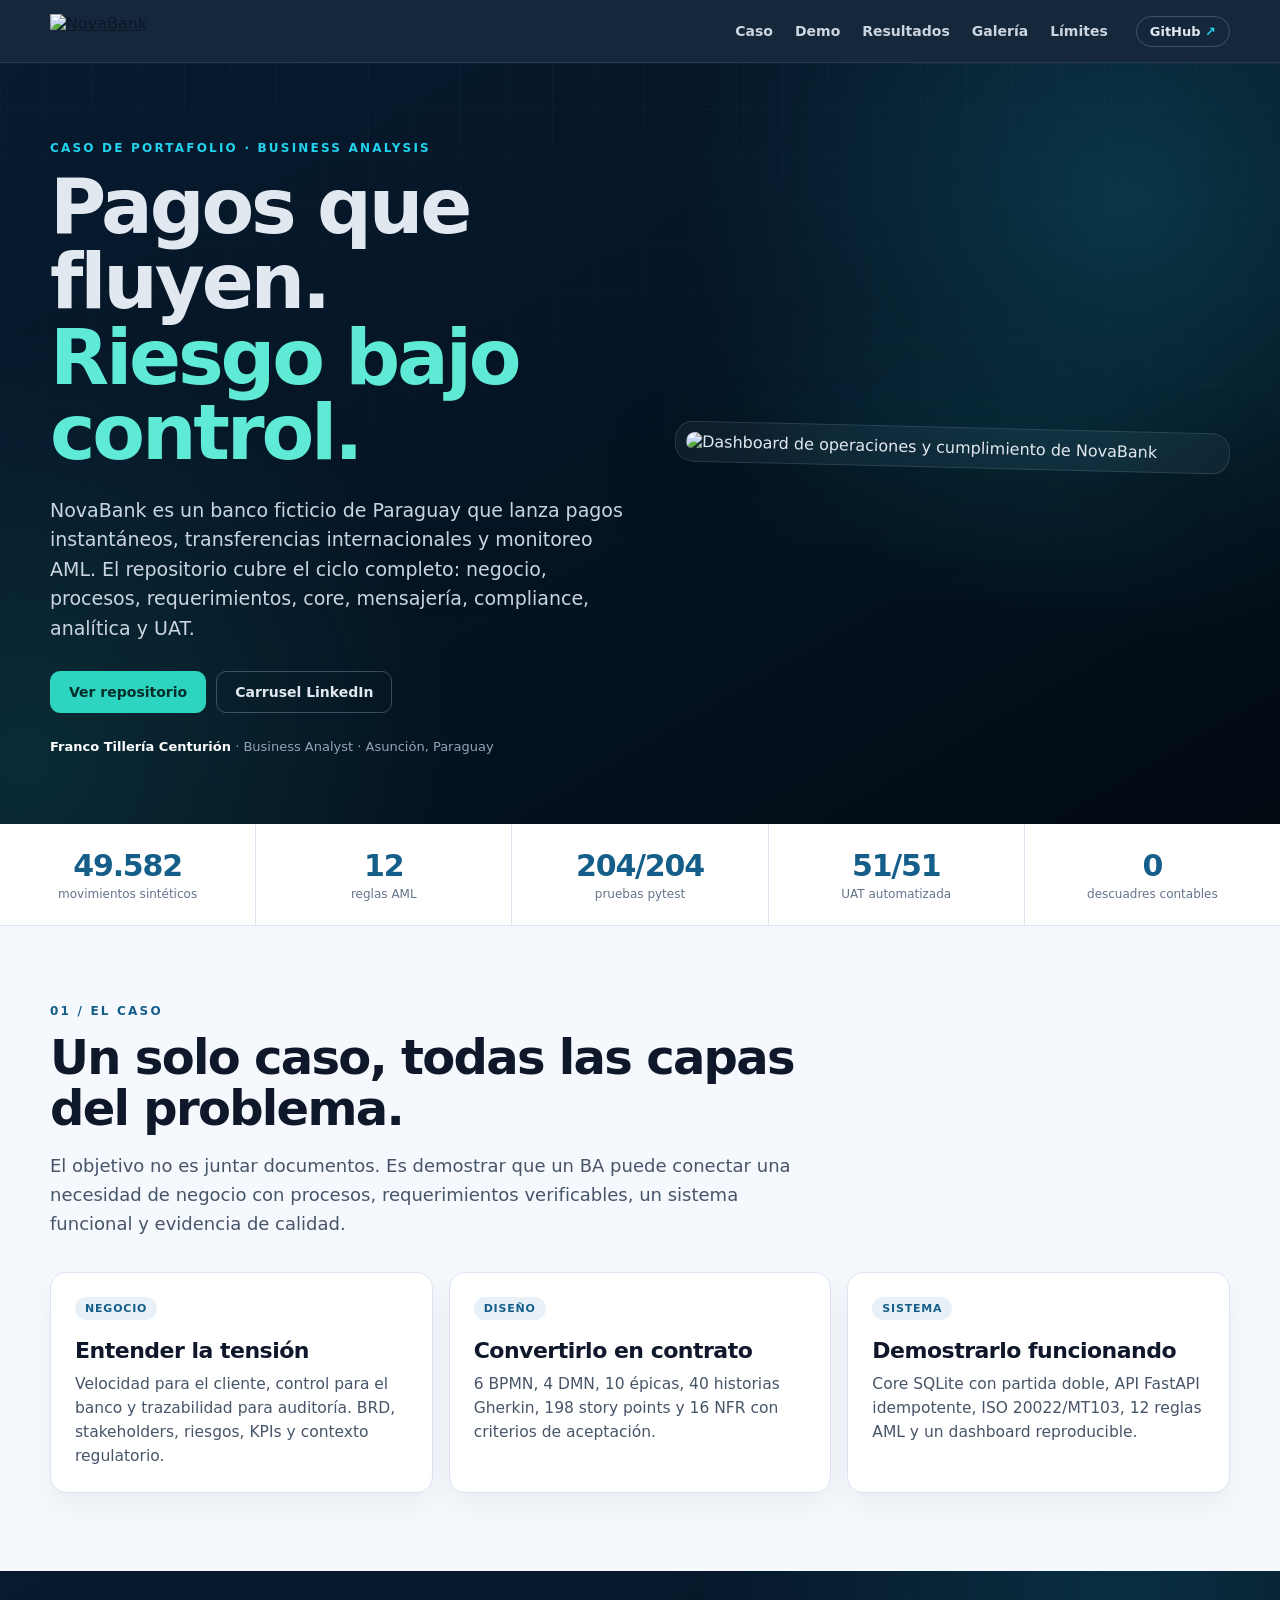
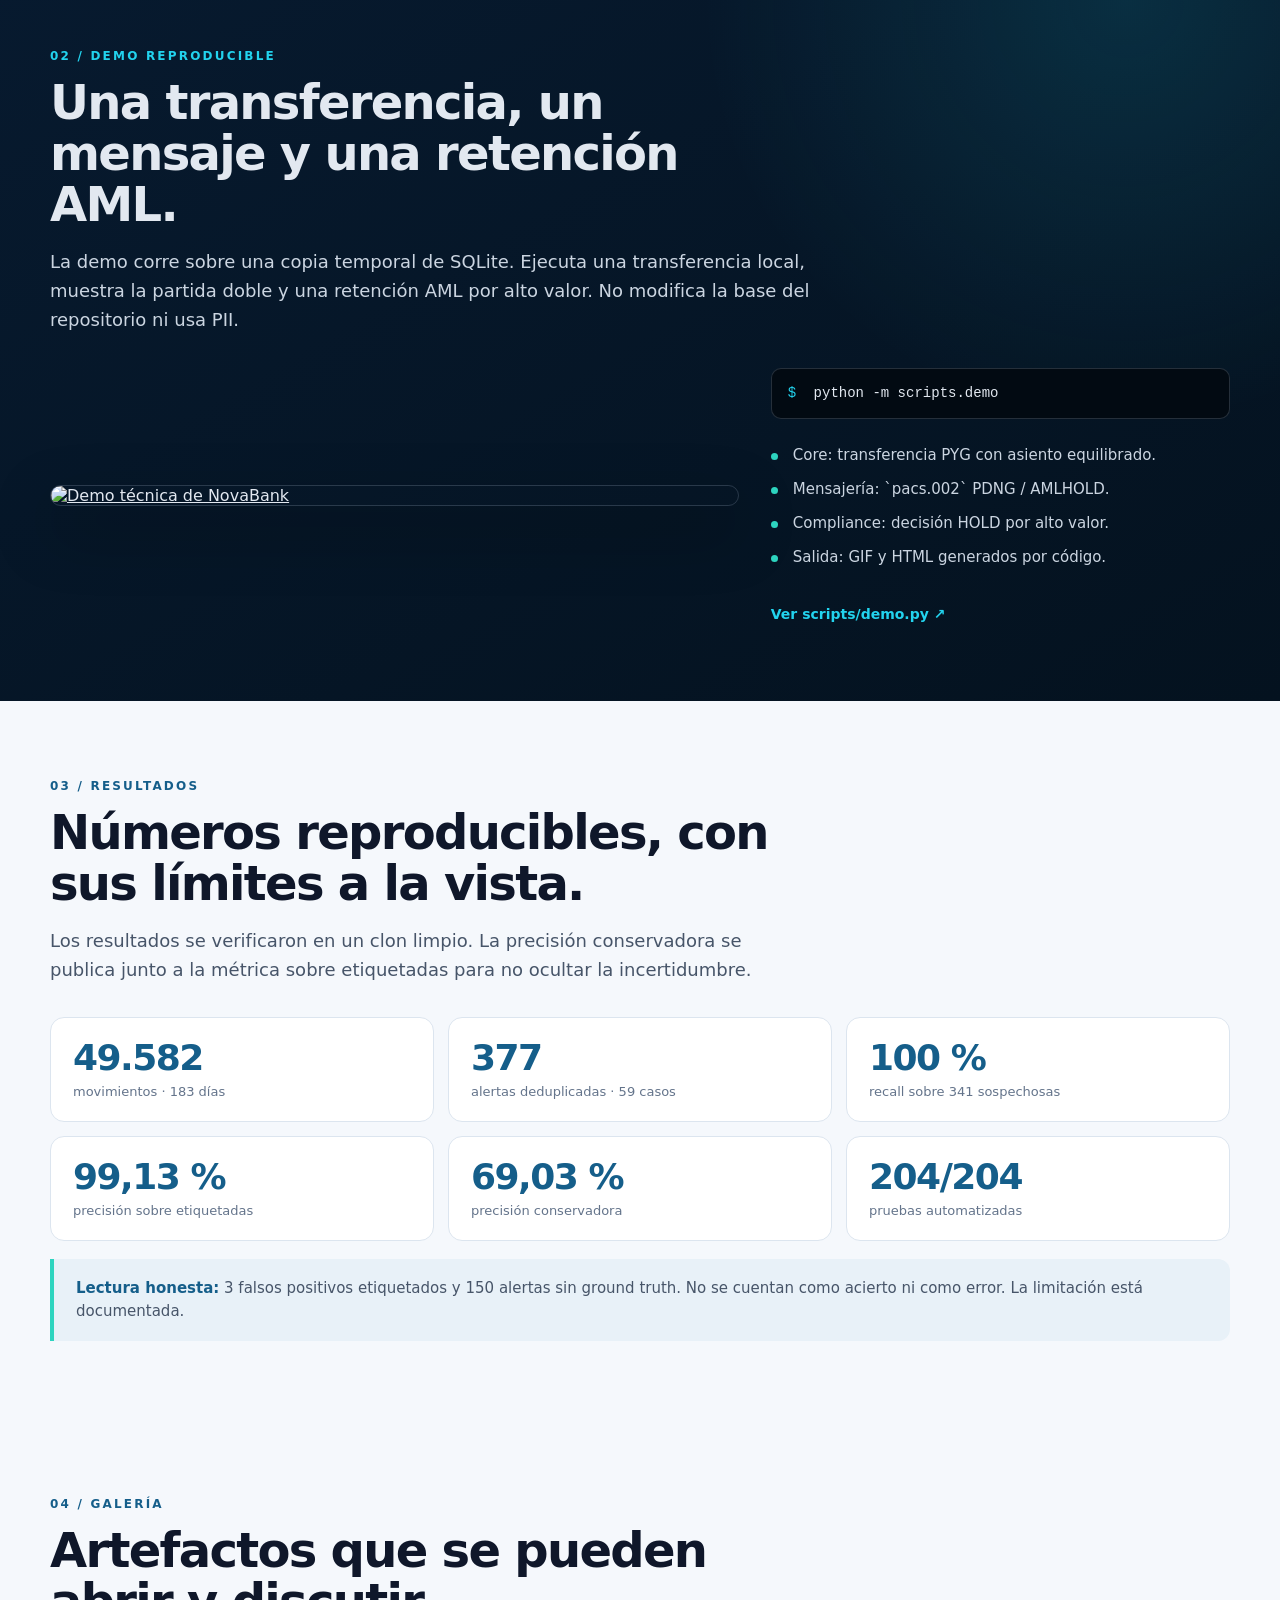
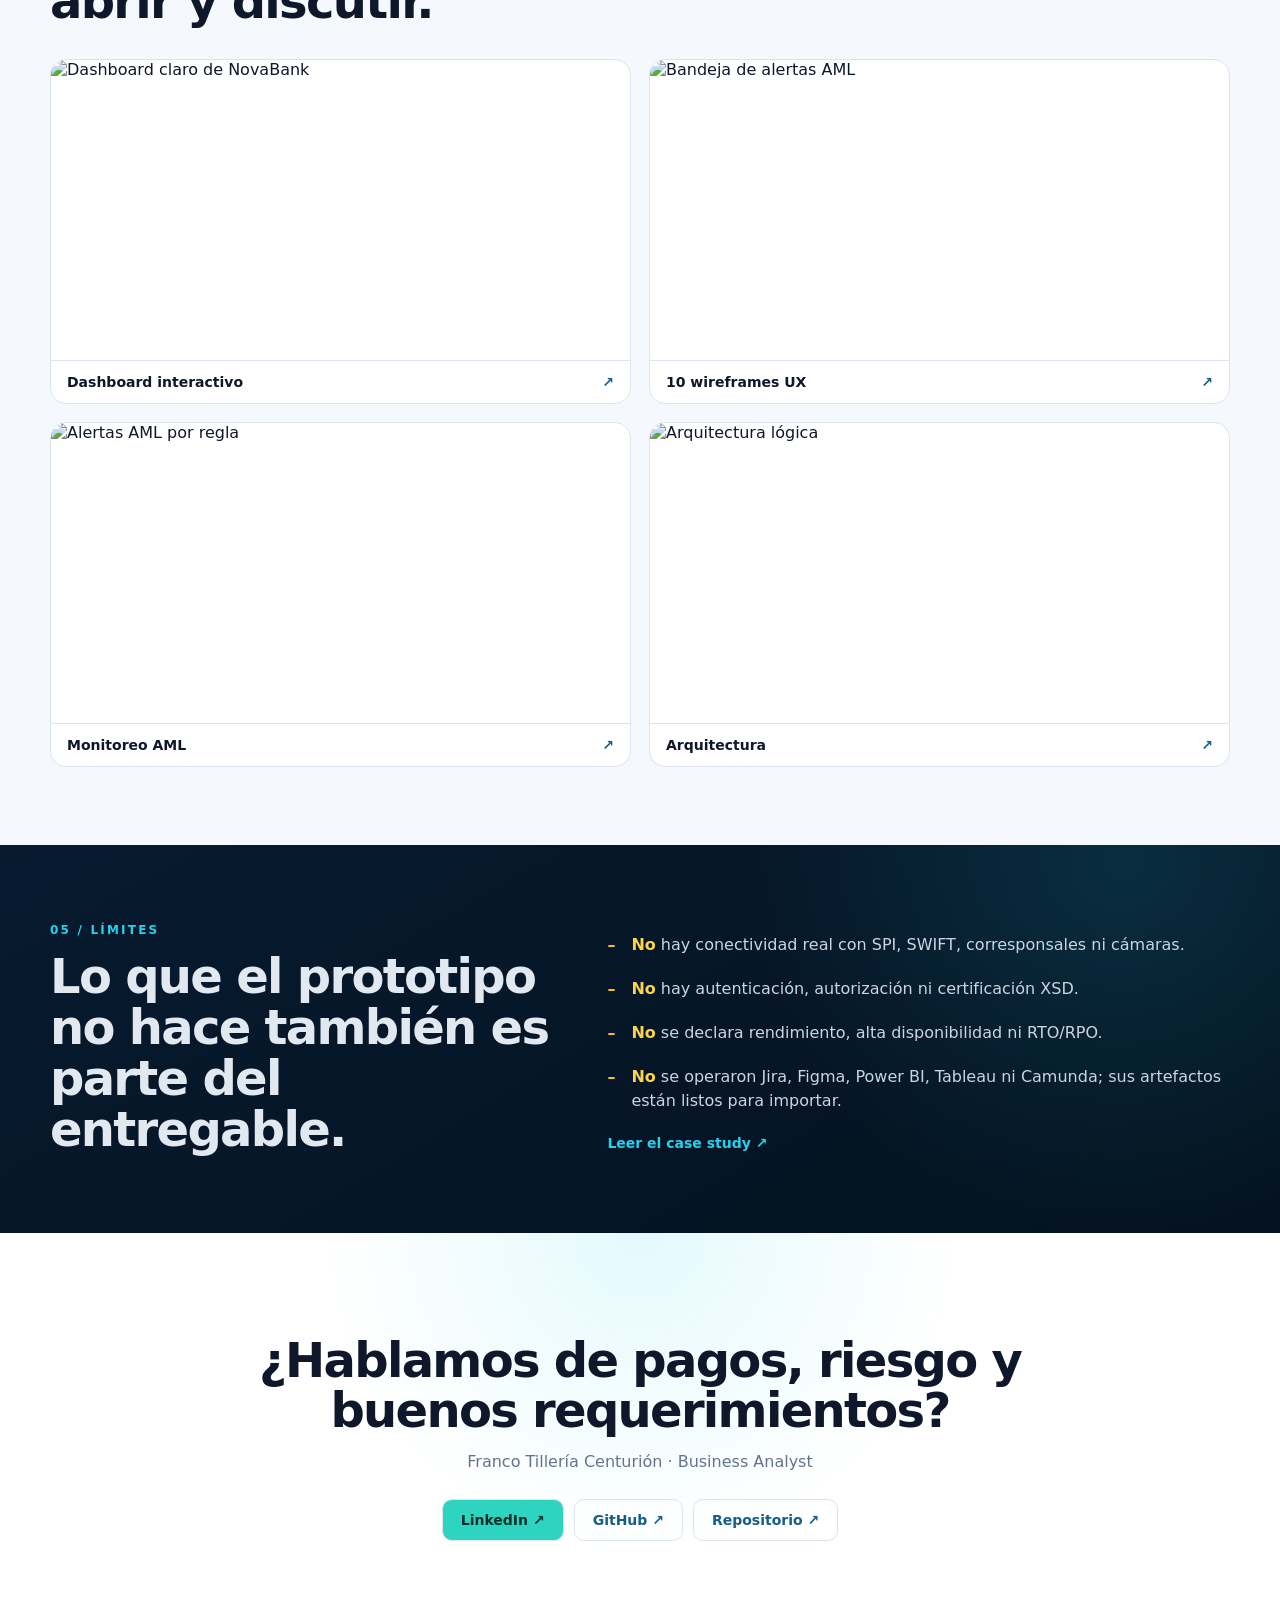
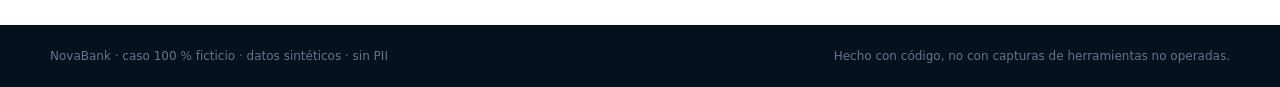
==== docs/site/index.html @ e3e530c1 "feat: Fase 9 – portafolio visual reproducible (brand, charts, diagrams, covers, dashboard, UX, demo," ====
<!doctype html>
<html lang="es">
<head>
  <meta charset="utf-8">
  <meta name="viewport" content="width=device-width, initial-scale=1">
  <title>NovaBank · Pagos y AML · Caso de portafolio</title>
  <meta name="description" content="Caso de portafolio end-to-end de pagos instantáneos, cross-border y AML. Business Analysis, ISO 20022, SQL, FastAPI y UAT sobre datos ficticios.">
  <meta property="og:title" content="NovaBank · Pagos y AML">
  <meta property="og:description" content="Caso de portafolio end-to-end de pagos instantáneos, cross-border y AML. Datos ficticios y resultados reproducibles.">
  <meta property="og:type" content="website">
  <meta property="og:image" content="https://vaxilium.github.io/nova-payments-aml/assets/img/social-preview.png">
  <link rel="icon" href="assets/brand/favicon.svg" type="image/svg+xml">
  <link rel="stylesheet" href="styles.css">
</head>
<body>
  <header class="topbar">
    <a class="brand" href="./"><img src="assets/brand/logo-horizontal-dark.svg" alt="NovaBank"></a>
    <nav aria-label="Navegación principal">
      <a href="#caso">Caso</a>
      <a href="#demo">Demo</a>
      <a href="#resultados">Resultados</a>
      <a href="#galeria">Galería</a>
      <a href="#limites">Límites</a>
    </nav>
    <a class="gh" href="https://github.com/Vaxilium/nova-payments-aml">GitHub <span>↗</span></a>
  </header>

  <main>
    <section class="hero">
      <div class="hero-copy">
        <p class="kicker">Caso de portafolio · Business Analysis</p>
        <h1>Pagos que fluyen.<br><span>Riesgo bajo control.</span></h1>
        <p class="lead">NovaBank es un banco ficticio de Paraguay que lanza pagos instantáneos,
        transferencias internacionales y monitoreo AML. El repositorio cubre el ciclo completo:
        negocio, procesos, requerimientos, core, mensajería, compliance, analítica y UAT.</p>
        <div class="cta">
          <a class="button primary" href="https://github.com/Vaxilium/nova-payments-aml">Ver repositorio</a>
          <a class="button" href="assets/linkedin/carousel-novabank.pdf">Carrusel LinkedIn</a>
        </div>
        <p class="author"><b>Franco Tillería Centurión</b> · Business Analyst · Asunción, Paraguay</p>
      </div>
      <div class="hero-card">
        <img src="assets/img/dashboard-dark.png" alt="Dashboard de operaciones y cumplimiento de NovaBank">
        <div class="hero-glow"></div>
      </div>
    </section>

    <section class="strip" aria-label="Indicadores principales">
      <div><b>49.582</b><span>movimientos sintéticos</span></div>
      <div><b>12</b><span>reglas AML</span></div>
      <div><b>204/204</b><span>pruebas pytest</span></div>
      <div><b>51/51</b><span>UAT automatizada</span></div>
      <div><b>0</b><span>descuadres contables</span></div>
    </section>

    <section id="caso" class="section">
      <div class="section-head">
        <p class="kicker">01 / El caso</p>
        <h2>Un solo caso, todas las capas del problema.</h2>
        <p>El objetivo no es juntar documentos. Es demostrar que un BA puede conectar una
        necesidad de negocio con procesos, requerimientos verificables, un sistema funcional
        y evidencia de calidad.</p>
      </div>
      <div class="cards three">
        <article>
          <span class="tag">Negocio</span>
          <h3>Entender la tensión</h3>
          <p>Velocidad para el cliente, control para el banco y trazabilidad para auditoría.
          BRD, stakeholders, riesgos, KPIs y contexto regulatorio.</p>
        </article>
        <article>
          <span class="tag">Diseño</span>
          <h3>Convertirlo en contrato</h3>
          <p>6 BPMN, 4 DMN, 10 épicas, 40 historias Gherkin, 198 story points y 16 NFR
          con criterios de aceptación.</p>
        </article>
        <article>
          <span class="tag">Sistema</span>
          <h3>Demostrarlo funcionando</h3>
          <p>Core SQLite con partida doble, API FastAPI idempotente, ISO 20022/MT103,
          12 reglas AML y un dashboard reproducible.</p>
        </article>
      </div>
    </section>

    <section id="demo" class="section dark-section">
      <div class="section-head">
        <p class="kicker">02 / Demo reproducible</p>
        <h2>Una transferencia, un mensaje y una retención AML.</h2>
        <p>La demo corre sobre una copia temporal de SQLite. Ejecuta una transferencia local,
        muestra la partida doble y una retención AML por alto valor. No modifica la base del
        repositorio ni usa PII.</p>
      </div>
      <div class="demo-grid">
        <a class="demo-frame" href="assets/img/demo.gif">
          <img src="assets/img/demo-poster.png" alt="Demo técnica de NovaBank">
        </a>
        <div class="demo-copy">
          <div class="code">
            <span>$</span> python -m scripts.demo
          </div>
          <ul class="checklist">
            <li>Core: transferencia PYG con asiento equilibrado.</li>
            <li>Mensajería: `pacs.002` PDNG / AMLHOLD.</li>
            <li>Compliance: decisión HOLD por alto valor.</li>
            <li>Salida: GIF y HTML generados por código.</li>
          </ul>
          <a class="text-link" href="https://github.com/Vaxilium/nova-payments-aml/blob/main/scripts/demo.py">Ver scripts/demo.py ↗</a>
        </div>
      </div>
    </section>

    <section id="resultados" class="section">
      <div class="section-head">
        <p class="kicker">03 / Resultados</p>
        <h2>Números reproducibles, con sus límites a la vista.</h2>
        <p>Los resultados se verificaron en un clon limpio. La precisión conservadora se
        publica junto a la métrica sobre etiquetadas para no ocultar la incertidumbre.</p>
      </div>
      <div class="metrics">
        <article><b>49.582</b><span>movimientos · 183 días</span></article>
        <article><b>377</b><span>alertas deduplicadas · 59 casos</span></article>
        <article><b>100 %</b><span>recall sobre 341 sospechosas</span></article>
        <article><b>99,13 %</b><span>precisión sobre etiquetadas</span></article>
        <article><b>69,03 %</b><span>precisión conservadora</span></article>
        <article><b>204/204</b><span>pruebas automatizadas</span></article>
      </div>
      <div class="callout">
        <b>Lectura honesta:</b> 3 falsos positivos etiquetados y 150 alertas sin ground truth.
        No se cuentan como acierto ni como error. La limitación está documentada.
      </div>
    </section>

    <section id="galeria" class="section">
      <div class="section-head">
        <p class="kicker">04 / Galería</p>
        <h2>Artefactos que se pueden abrir y discutir.</h2>
      </div>
      <div class="gallery">
        <a href="assets/dashboard/index.html">
          <img src="assets/img/dashboard-light.png" alt="Dashboard claro de NovaBank">
          <span>Dashboard interactivo <b>↗</b></span>
        </a>
        <a href="assets/ux/index.html">
          <img src="assets/img/ux/ux-aml-inbox.png" alt="Bandeja de alertas AML">
          <span>10 wireframes UX <b>↗</b></span>
        </a>
        <a href="assets/img/chart-alerts-by-rule.png">
          <img src="assets/img/chart-alerts-by-rule.png" alt="Alertas AML por regla">
          <span>Monitoreo AML <b>↗</b></span>
        </a>
        <a href="assets/img/architecture.png">
          <img src="assets/img/architecture.png" alt="Arquitectura lógica">
          <span>Arquitectura <b>↗</b></span>
        </a>
      </div>
    </section>

    <section id="limites" class="section dark-section">
      <div class="split">
        <div>
          <p class="kicker">05 / Límites</p>
          <h2>Lo que el prototipo no hace también es parte del entregable.</h2>
        </div>
        <div>
          <ul class="limits">
            <li><b>No</b> hay conectividad real con SPI, SWIFT, corresponsales ni cámaras.</li>
            <li><b>No</b> hay autenticación, autorización ni certificación XSD.</li>
            <li><b>No</b> se declara rendimiento, alta disponibilidad ni RTO/RPO.</li>
            <li><b>No</b> se operaron Jira, Figma, Power BI, Tableau ni Camunda; sus artefactos están listos para importar.</li>
          </ul>
          <a class="text-link" href="https://github.com/Vaxilium/nova-payments-aml/blob/main/docs/case-study.md">Leer el case study ↗</a>
        </div>
      </div>
    </section>

    <section class="contact">
      <img src="assets/brand/isotipo-dark.svg" alt="">
      <h2>¿Hablamos de pagos, riesgo y buenos requerimientos?</h2>
      <p>Franco Tillería Centurión · Business Analyst</p>
      <div class="cta">
        <a class="button primary" href="https://www.linkedin.com/in/franco-tilleria-centurion/">LinkedIn ↗</a>
        <a class="button" href="https://github.com/Vaxilium">GitHub ↗</a>
        <a class="button" href="https://github.com/Vaxilium/nova-payments-aml">Repositorio ↗</a>
      </div>
    </section>
  </main>

  <footer>
    <span>NovaBank · caso 100 % ficticio · datos sintéticos · sin PII</span>
    <span>Hecho con código, no con capturas de herramientas no operadas.</span>
  </footer>
</body>
</html>
---- docs/site/styles.css ----
:root {
  --navy-950: #04121f;
  --navy-900: #071a2f;
  --navy-800: #0a2540;
  --navy-700: #103b5c;
  --navy-600: #155e8a;
  --cyan: #22d3ee;
  --mint: #2dd4bf;
  --mint-soft: #5eead4;
  --ink: #0f172a;
  --slate: #475569;
  --muted: #64748b;
  --line: #dce5ef;
  --paper: #f5f8fc;
  --white: #ffffff;
  --max: 1180px;
}

* { box-sizing: border-box; }
html { scroll-behavior: smooth; }
body {
  margin: 0;
  color: var(--ink);
  background: var(--paper);
  font-family: "Segoe UI", Inter, system-ui, -apple-system, Arial, sans-serif;
  -webkit-font-smoothing: antialiased;
}
a { color: inherit; }
img { max-width: 100%; display: block; }

.topbar {
  position: sticky;
  top: 0;
  z-index: 20;
  display: flex;
  align-items: center;
  gap: 28px;
  padding: 14px max(22px, calc((100vw - var(--max)) / 2));
  background: rgba(7, 26, 47, 0.94);
  border-bottom: 1px solid rgba(148, 163, 184, 0.16);
  backdrop-filter: blur(14px);
}
.brand img { height: 34px; }
nav { display: flex; gap: 22px; margin-left: auto; }
nav a {
  color: #cbd5e1;
  text-decoration: none;
  font-size: 14px;
  font-weight: 600;
}
nav a:hover { color: var(--mint-soft); }
.gh {
  color: #e2e8f0;
  text-decoration: none;
  font-size: 13px;
  font-weight: 800;
  border: 1px solid rgba(148, 163, 184, 0.35);
  border-radius: 999px;
  padding: 7px 13px;
}
.gh span { color: var(--cyan); }

.hero {
  position: relative;
  overflow: hidden;
  display: grid;
  grid-template-columns: 1.02fr 0.98fr;
  gap: 48px;
  align-items: center;
  padding: 78px max(22px, calc((100vw - var(--max)) / 2)) 70px;
  color: #e2e8f0;
  background:
    radial-gradient(circle at 88% 18%, rgba(34, 211, 238, 0.18), transparent 34%),
    radial-gradient(circle at 2% 92%, rgba(45, 212, 191, 0.12), transparent 30%),
    linear-gradient(150deg, #071a2f, #04121f 66%, #020a12);
}
.hero::before {
  content: "";
  position: absolute;
  inset: 0;
  pointer-events: none;
  background-image:
    linear-gradient(rgba(148, 163, 184, 0.055) 1px, transparent 1px),
    linear-gradient(90deg, rgba(148, 163, 184, 0.055) 1px, transparent 1px);
  background-size: 46px 46px;
  mask-image: linear-gradient(180deg, rgba(0, 0, 0, 0.7), transparent 78%);
}
.hero-copy, .hero-card { position: relative; z-index: 1; }
.kicker {
  margin: 0 0 14px;
  color: var(--navy-600);
  font-size: 12px;
  font-weight: 800;
  letter-spacing: 2.2px;
  text-transform: uppercase;
}
.hero .kicker, .dark-section .kicker { color: var(--cyan); }
h1 {
  margin: 0;
  font-size: clamp(48px, 6vw, 78px);
  line-height: 0.98;
  letter-spacing: -3.2px;
}
h1 span { color: var(--mint-soft); }
.lead {
  margin: 26px 0 0;
  max-width: 610px;
  color: #cbd5e1;
  font-size: 19px;
  line-height: 1.55;
}
.cta { display: flex; flex-wrap: wrap; gap: 10px; margin-top: 28px; }
.button {
  display: inline-flex;
  align-items: center;
  justify-content: center;
  border-radius: 10px;
  padding: 12px 18px;
  border: 1px solid rgba(148, 163, 184, 0.38);
  color: #e2e8f0;
  text-decoration: none;
  font-size: 14px;
  font-weight: 800;
}
.button.primary {
  background: var(--mint);
  border-color: var(--mint);
  color: #052e2b;
}
.button:hover { transform: translateY(-1px); }
.author {
  margin: 26px 0 0;
  color: #94a3b8;
  font-size: 13px;
}
.author b { color: #fff; }

.hero-card {
  border-radius: 18px;
  padding: 10px;
  border: 1px solid rgba(148, 163, 184, 0.2);
  background: rgba(255, 255, 255, 0.04);
  box-shadow: 0 30px 70px rgba(0, 0, 0, 0.4);
  transform: rotate(1.4deg);
}
.hero-card img { border-radius: 11px; }
.hero-glow {
  position: absolute;
  inset: 18% 14% -14% 14%;
  background: rgba(34, 211, 238, 0.2);
  filter: blur(60px);
  z-index: -1;
}

.strip {
  display: grid;
  grid-template-columns: repeat(5, 1fr);
  gap: 1px;
  background: var(--line);
  border-bottom: 1px solid var(--line);
}
.strip div {
  background: var(--white);
  padding: 24px 18px;
  text-align: center;
}
.strip b {
  display: block;
  font-size: 30px;
  letter-spacing: -1.2px;
  color: var(--navy-600);
}
.strip span { display: block; margin-top: 4px; color: var(--muted); font-size: 12px; }

.section { padding: 78px max(22px, calc((100vw - var(--max)) / 2)); }
.section-head { max-width: 760px; }
h2 {
  margin: 0;
  font-size: clamp(32px, 4vw, 48px);
  line-height: 1.06;
  letter-spacing: -1.7px;
}
.section-head > p:last-child {
  margin: 18px 0 0;
  color: var(--slate);
  font-size: 18px;
  line-height: 1.6;
}
.cards { display: grid; gap: 16px; margin-top: 34px; }
.cards.three { grid-template-columns: repeat(3, 1fr); }
.cards article {
  background: var(--white);
  border: 1px solid var(--line);
  border-radius: 16px;
  padding: 24px;
  box-shadow: 0 12px 30px rgba(15, 23, 42, 0.05);
}
.tag {
  display: inline-block;
  border-radius: 999px;
  padding: 5px 10px;
  background: #e8f1f8;
  color: var(--navy-600);
  font-size: 11px;
  font-weight: 800;
  letter-spacing: 0.8px;
  text-transform: uppercase;
}
.cards h3 { margin: 18px 0 9px; font-size: 22px; letter-spacing: -0.5px; }
.cards p { margin: 0; color: var(--slate); font-size: 15.5px; line-height: 1.55; }

.dark-section {
  color: #e2e8f0;
  background:
    radial-gradient(circle at 88% 4%, rgba(34, 211, 238, 0.13), transparent 32%),
    linear-gradient(150deg, var(--navy-900), var(--navy-950));
}
.dark-section .section-head > p:last-child { color: #cbd5e1; }
.demo-grid {
  display: grid;
  grid-template-columns: 1.2fr 0.8fr;
  gap: 32px;
  align-items: center;
  margin-top: 34px;
}
.demo-frame {
  display: block;
  border-radius: 16px;
  overflow: hidden;
  border: 1px solid rgba(148, 163, 184, 0.25);
  box-shadow: 0 24px 60px rgba(0, 0, 0, 0.35);
}
.code {
  border-radius: 10px;
  border: 1px solid rgba(148, 163, 184, 0.24);
  background: #020a12;
  padding: 14px 16px;
  color: #e2e8f0;
  font: 14px/1.5 "Cascadia Mono", Consolas, monospace;
}
.code span { color: var(--cyan); margin-right: 9px; }
.checklist {
  list-style: none;
  margin: 20px 0;
  padding: 0;
}
.checklist li {
  position: relative;
  padding: 6px 0 6px 22px;
  color: #cbd5e1;
  font-size: 15px;
  line-height: 1.45;
}
.checklist li::before {
  content: "";
  position: absolute;
  left: 0;
  top: 14px;
  width: 7px;
  height: 7px;
  border-radius: 50%;
  background: var(--mint);
}
.text-link { color: var(--cyan); font-size: 14px; font-weight: 800; text-decoration: none; }
.text-link:hover { color: var(--mint-soft); }

.metrics {
  display: grid;
  grid-template-columns: repeat(3, 1fr);
  gap: 14px;
  margin-top: 32px;
}
.metrics article {
  border-radius: 14px;
  border: 1px solid var(--line);
  background: var(--white);
  padding: 22px;
}
.metrics b {
  display: block;
  color: var(--navy-600);
  font-size: 36px;
  letter-spacing: -1.5px;
  line-height: 1;
}
.metrics span { display: block; margin-top: 8px; color: var(--muted); font-size: 13px; }
.callout {
  margin-top: 18px;
  border-left: 4px solid var(--mint);
  border-radius: 0 12px 12px 0;
  background: #e8f1f8;
  padding: 18px 22px;
  color: var(--slate);
  font-size: 15px;
  line-height: 1.55;
}
.callout b { color: var(--navy-600); }

.gallery {
  display: grid;
  grid-template-columns: repeat(2, 1fr);
  gap: 18px;
  margin-top: 32px;
}
.gallery a {
  position: relative;
  display: block;
  overflow: hidden;
  border-radius: 16px;
  border: 1px solid var(--line);
  background: var(--white);
  text-decoration: none;
}
.gallery img { height: 300px; width: 100%; object-fit: cover; object-position: top; }
.gallery span {
  display: flex;
  justify-content: space-between;
  gap: 12px;
  padding: 13px 16px;
  color: var(--ink);
  font-size: 14px;
  font-weight: 800;
  border-top: 1px solid var(--line);
}
.gallery span b { color: var(--navy-600); }

.split {
  display: grid;
  grid-template-columns: 0.9fr 1.1fr;
  gap: 48px;
  align-items: start;
}
.limits {
  margin: 0;
  padding: 0;
  list-style: none;
}
.limits li {
  position: relative;
  padding: 10px 0 10px 24px;
  color: #cbd5e1;
  font-size: 16px;
  line-height: 1.5;
}
.limits li::before {
  content: "–";
  position: absolute;
  left: 0;
  color: #fbbf24;
  font-weight: 900;
}
.limits b { color: #fcd34d; }
.dark-section .text-link { display: inline-block; margin-top: 12px; }

.contact {
  text-align: center;
  padding: 84px 22px;
  background:
    radial-gradient(circle at 50% 0%, rgba(34, 211, 238, 0.12), transparent 42%),
    var(--white);
}
.contact img { width: 54px; margin: 0 auto 18px; }
.contact h2 { max-width: 780px; margin: 0 auto; }
.contact p { margin: 16px 0 0; color: var(--muted); }
.contact .cta { justify-content: center; }
.contact .button { color: var(--navy-600); border-color: var(--line); }
.contact .button.primary { color: #052e2b; }

footer {
  display: flex;
  justify-content: space-between;
  gap: 18px;
  padding: 24px max(22px, calc((100vw - var(--max)) / 2));
  background: var(--navy-950);
  color: #64748b;
  font-size: 12px;
}

@media (max-width: 900px) {
  .topbar { gap: 14px; }
  nav { display: none; }
  .hero { grid-template-columns: 1fr; padding-top: 56px; }
  .hero-card { transform: none; }
  .strip { grid-template-columns: repeat(2, 1fr); }
  .cards.three, .metrics, .gallery { grid-template-columns: 1fr; }
  .demo-grid, .split { grid-template-columns: 1fr; gap: 24px; }
  .gallery img { height: 230px; }
  footer { flex-direction: column; }
}
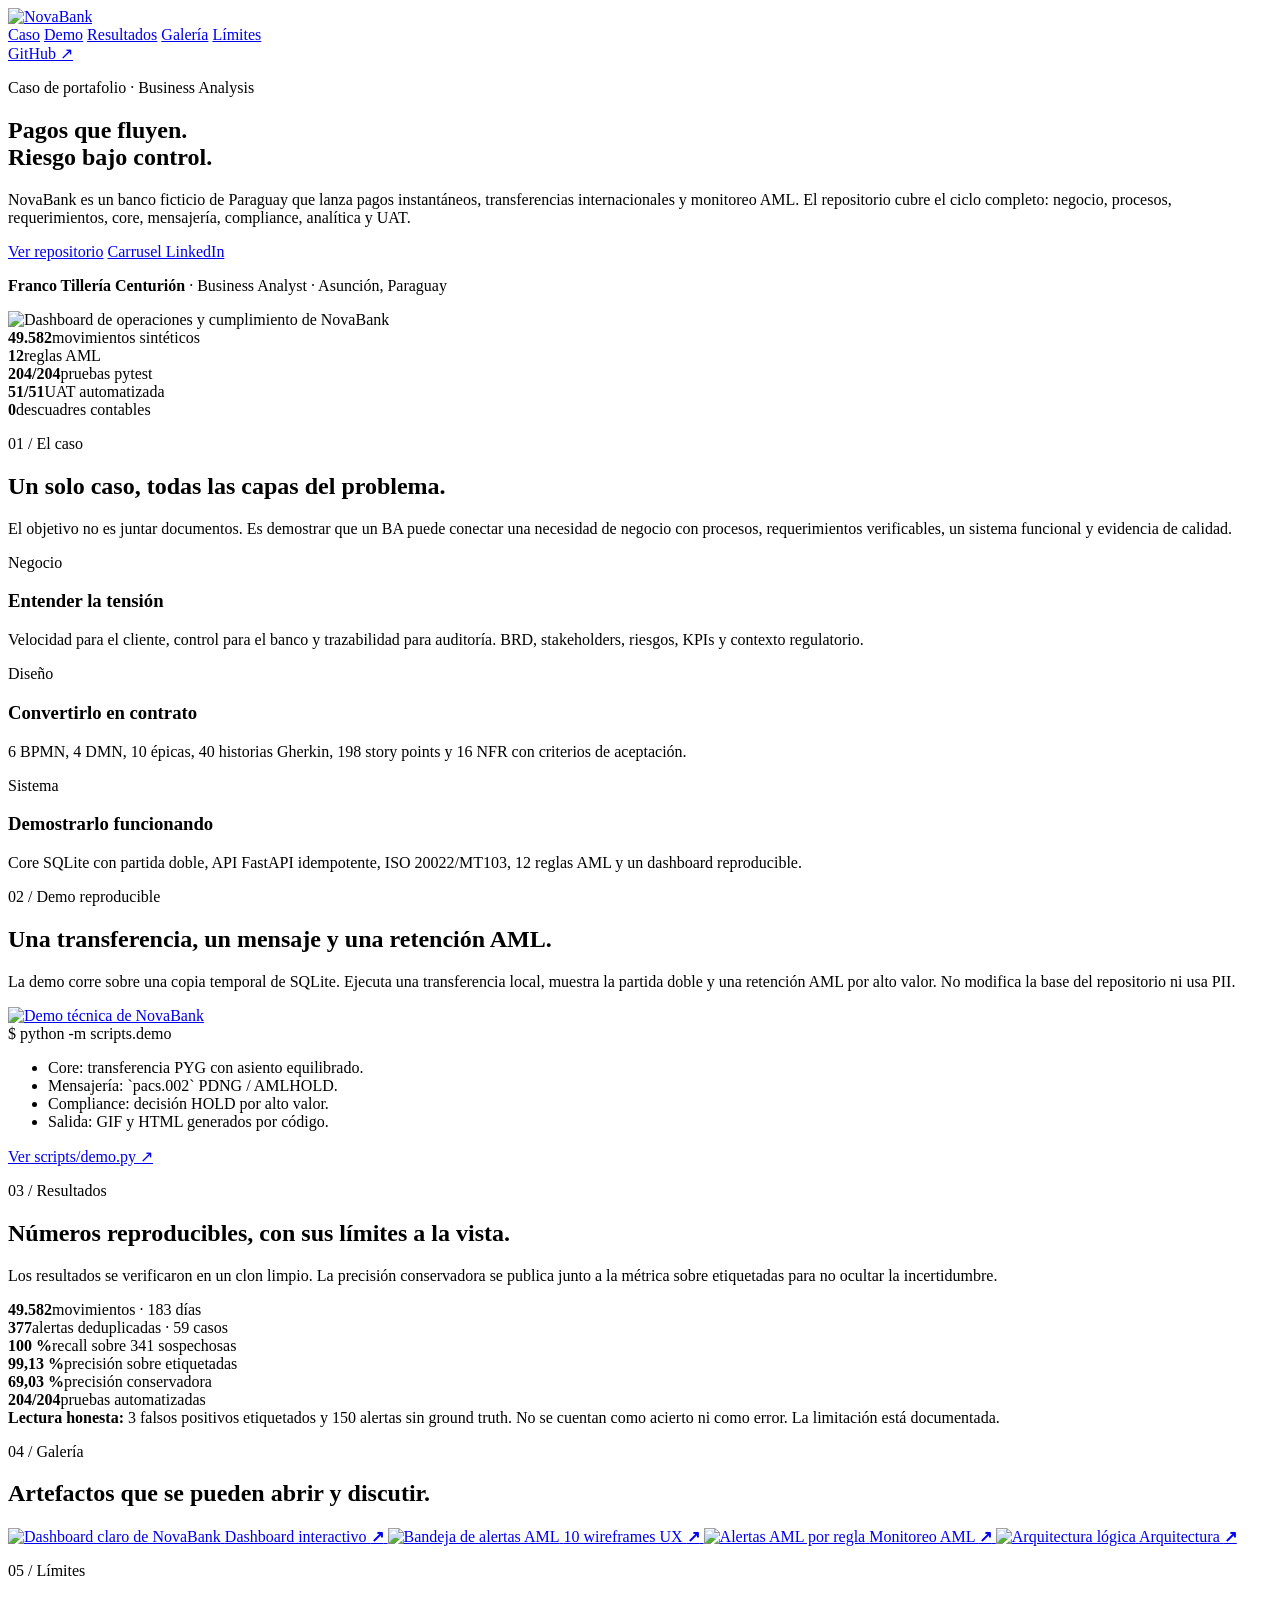
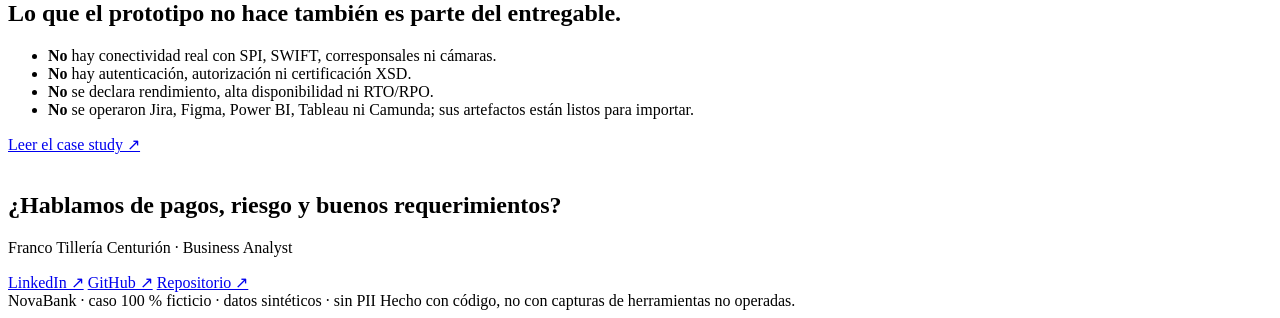
==== commit cf2130d0: "fix(pages): add configure-pages step and base href for correct asset paths on /nova-payments-aml/" ====
--- a/docs/site/index.html
+++ b/docs/site/index.html
@@ -9,6 +9,7 @@
   <meta property="og:description" content="Caso de portafolio end-to-end de pagos instantáneos, cross-border y AML. Datos ficticios y resultados reproducibles.">
   <meta property="og:type" content="website">
   <meta property="og:image" content="https://vaxilium.github.io/nova-payments-aml/assets/img/social-preview.png">
+  <base href="/nova-payments-aml/">
   <link rel="icon" href="assets/brand/favicon.svg" type="image/svg+xml">
   <link rel="stylesheet" href="styles.css">
 </head>
